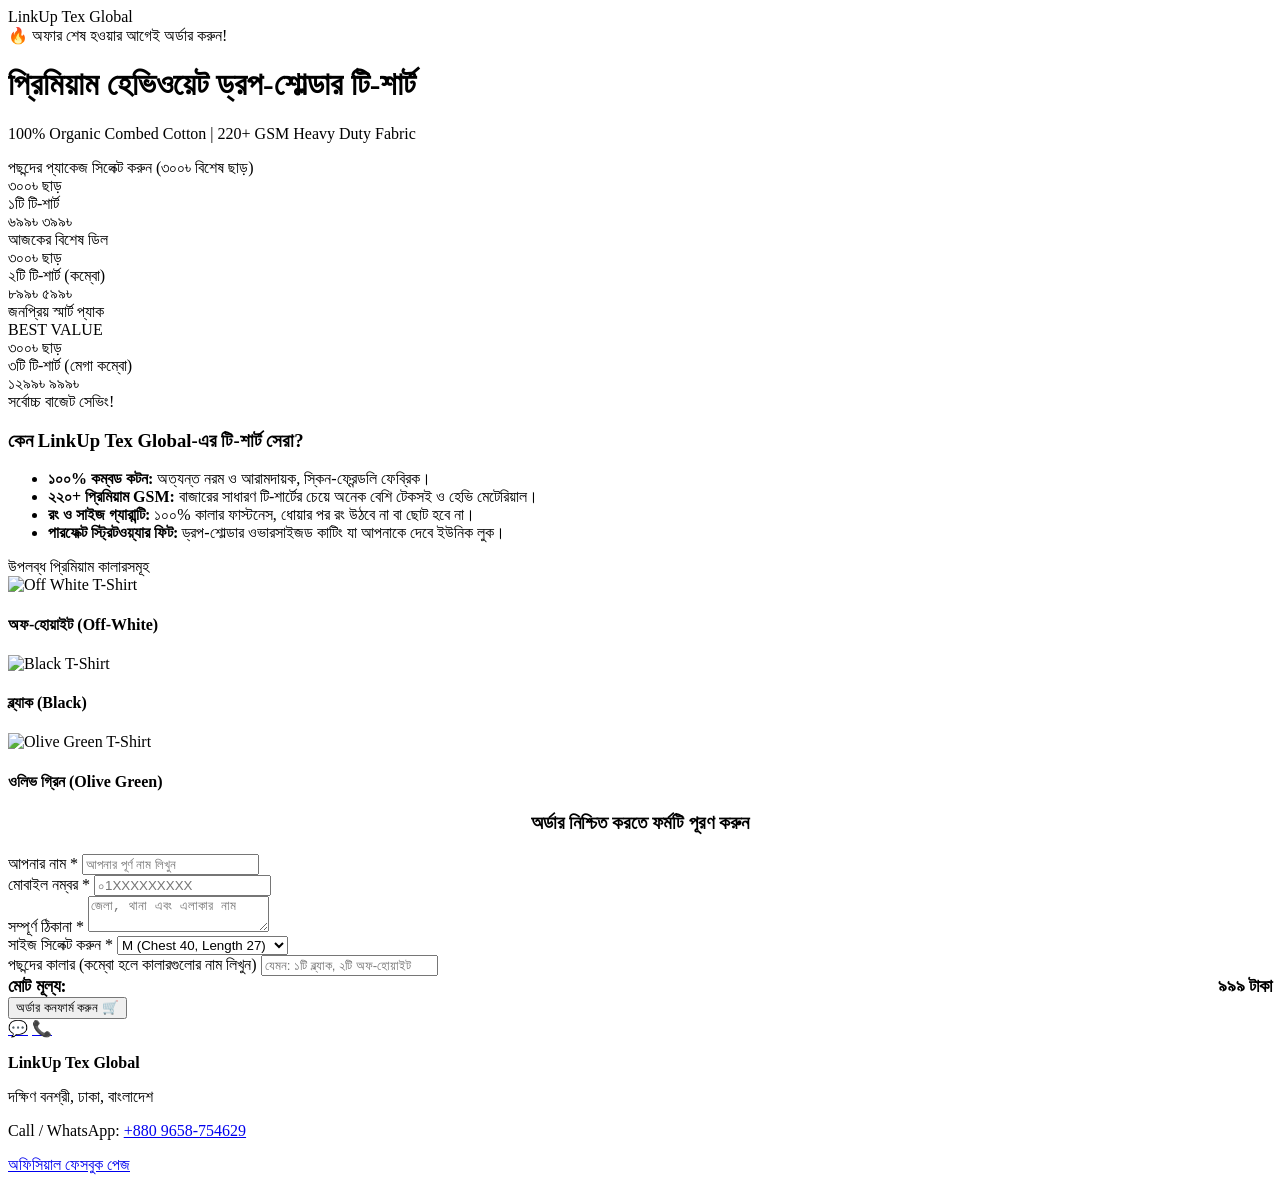
==== gemini-code-1787135248030.html @ 1c0fd113 "Add files via upload" ====
<!DOCTYPE html>
<html lang="bn">
<head>
    <meta charset="UTF-8">
    <meta name="viewport" content="width=device-width, initial-scale=1.0">
    <title>LinkUp Tex Global | Premium Drop Shoulder T-Shirt</title>
    <link href="https://fonts.googleapis.com/css2?family=Hind+Siliguri:wght@400;600;700&display=swap" rel="stylesheet">
    <link rel="stylesheet" href="styles.css">
</head>
<body>

    <div class="header">
        <div class="logo">LinkUp Tex <span>Global</span></div>
    </div>

    <div class="hero">
        <span class="badge">🔥 অফার শেষ হওয়ার আগেই অর্ডার করুন!</span>
        <h1>প্রিমিয়াম হেভিওয়েট ড্রপ-শোল্ডার টি-শার্ট</h1>
        <p>100% Organic Combed Cotton | 220+ GSM Heavy Duty Fabric</p>
    </div>

    <div class="container">
        
        <!-- Offers Grid with Regular Price & Discount -->
        <div class="section-title">পছন্দের প্যাকেজ সিলেক্ট করুন (৩০০৳ বিশেষ ছাড়)</div>
        <div class="offers-grid">
            <div class="offer-card" onclick="selectOffer(1, 399, this)">
                <div class="discount-badge">৩০০৳ ছাড়</div>
                <div class="offer-title">১টি টি-শার্ট</div>
                <div class="price-box">
                    <span class="regular-price">৬৯৯৳</span>
                    <span class="offer-price">৩৯৯৳</span>
                </div>
                <div class="offer-save">আজকের বিশেষ ডিল</div>
            </div>

            <div class="offer-card" onclick="selectOffer(2, 599, this)">
                <div class="discount-badge">৩০০৳ ছাড়</div>
                <div class="offer-title">২টি টি-শার্ট (কম্বো)</div>
                <div class="price-box">
                    <span class="regular-price">৮৯৯৳</span>
                    <span class="offer-price">৫৯৯৳</span>
                </div>
                <div class="offer-save">জনপ্রিয় স্মার্ট প্যাক</div>
            </div>

            <div class="offer-card active" onclick="selectOffer(3, 999, this)">
                <div class="popular-tag">BEST VALUE</div>
                <div class="discount-badge">৩০০৳ ছাড়</div>
                <div class="offer-title">৩টি টি-শার্ট (মেগা কম্বো)</div>
                <div class="price-box">
                    <span class="regular-price">১২৯৯৳</span>
                    <span class="offer-price">৯৯৯৳</span>
                </div>
                <div class="offer-save">সর্বোচ্চ বাজেট সেভিং!</div>
            </div>
        </div>

        <!-- Product Features/Description -->
        <div class="features-box">
            <h3>কেন LinkUp Tex Global-এর টি-শার্ট সেরা?</h3>
            <ul class="feature-list">
                <li><b>১০০% কম্বড কটন:</b> অত্যন্ত নরম ও আরামদায়ক, স্কিন-ফ্রেন্ডলি ফেব্রিক।</li>
                <li><b>২২০+ প্রিমিয়াম GSM:</b> বাজারের সাধারণ টি-শার্টের চেয়ে অনেক বেশি টেকসই ও হেভি মেটেরিয়াল।</li>
                <li><b>রং ও সাইজ গ্যারান্টি:</b> ১০০% কালার ফাস্টনেস, ধোয়ার পর রং উঠবে না বা ছোট হবে না।</li>
                <li><b>পারফেক্ট স্ট্রিটওয়্যার ফিট:</b> ড্রপ-শোল্ডার ওভারসাইজড কাটিং যা আপনাকে দেবে ইউনিক লুক।</li>
            </ul>
        </div>

        <!-- Gallery -->
        <div class="section-title">উপলব্ধ প্রিমিয়াম কালারসমূহ</div>
        <div class="product-gallery">
            <div class="product-card">
                <img src="dropsholder.base.jpg" alt="Off White T-Shirt">
                <h4>অফ-হোয়াইট (Off-White)</h4>
            </div>
            <div class="product-card">
                <img src="dropsholder.black.jpg" alt="Black T-Shirt">
                <h4>ব্ল্যাক (Black)</h4>
            </div>
            <div class="product-card">
                <img src="dropsholder.olive.jpg" alt="Olive Green T-Shirt">
                <h4>ওলিভ গ্রিন (Olive Green)</h4>
            </div>
        </div>

        <!-- Order Form -->
        <div class="form-container" id="orderForm">
            <h3 style="text-align: center; color: var(--primary); margin-bottom: 20px;">অর্ডার নিশ্চিত করতে ফর্মটি পূরণ করুন</h3>
            <form onsubmit="sendToWhatsApp(event)">
                <div class="form-group">
                    <label>আপনার নাম *</label>
                    <input type="text" id="name" placeholder="আপনার পূর্ণ নাম লিখুন" required>
                </div>
                <div class="form-group">
                    <label>মোবাইল নম্বর *</label>
                    <input type="tel" id="phone" placeholder="০1XXXXXXXXX" required>
                </div>
                <div class="form-group">
                    <label>সম্পূর্ণ ঠিকানা *</label>
                    <textarea id="address" rows="2" placeholder="জেলা, থানা এবং এলাকার নাম" required></textarea>
                </div>
                <div class="form-group">
                    <label>সাইজ সিলেক্ট করুন *</label>
                    <select id="size" required>
                        <option value="M (Chest 40, Length 27)">M (Chest 40, Length 27)</option>
                        <option value="L (Chest 42, Length 28)">L (Chest 42, Length 28)</option>
                        <option value="XL (Chest 44, Length 29)">XL (Chest 44, Length 29)</option>
                    </select>
                </div>
                <div class="form-group">
                    <label>পছন্দের কালার (কম্বো হলে কালারগুলোর নাম লিখুন)</label>
                    <input type="text" id="colors" placeholder="যেমন: ১টি ব্ল্যাক, ২টি অফ-হোয়াইট" required>
                </div>

                <div class="summary-box">
                    <div style="display: flex; justify-content: space-between; font-weight: bold; font-size: 18px;">
                        <span>মোট মূল্য:</span>
                        <span id="totalPrice">৯৯৯ টাকা</span>
                    </div>
                </div>

                <button type="submit" class="btn-order">অর্ডার কনফার্ম করুন 🛒</button>
            </form>
        </div>
    </div>

    <!-- Floating Quick Buttons -->
    <div class="floating-buttons">
        <a href="https://wa.me/8809658754629" class="btn-float btn-whatsapp" target="_blank" title="WhatsApp Chat">💬</a>
        <a href="tel:+8809658754629" class="btn-float btn-call" title="Direct Call">📞</a>
    </div>

    <footer>
        <p><strong>LinkUp Tex Global</strong></p>
        <p>দক্ষিণ বনশ্রী, ঢাকা, বাংলাদেশ</p>
        <p>Call / WhatsApp: <a href="tel:+8809658754629">+880 9658-754629</a></p>
        <p style="margin-top: 10px;"><a href="https://www.facebook.com/rayhansikdarr" target="_blank">অফিসিয়াল ফেসবুক পেজ</a></p>
    </footer>

    <script src="script.js"></script>
</body>
</html>
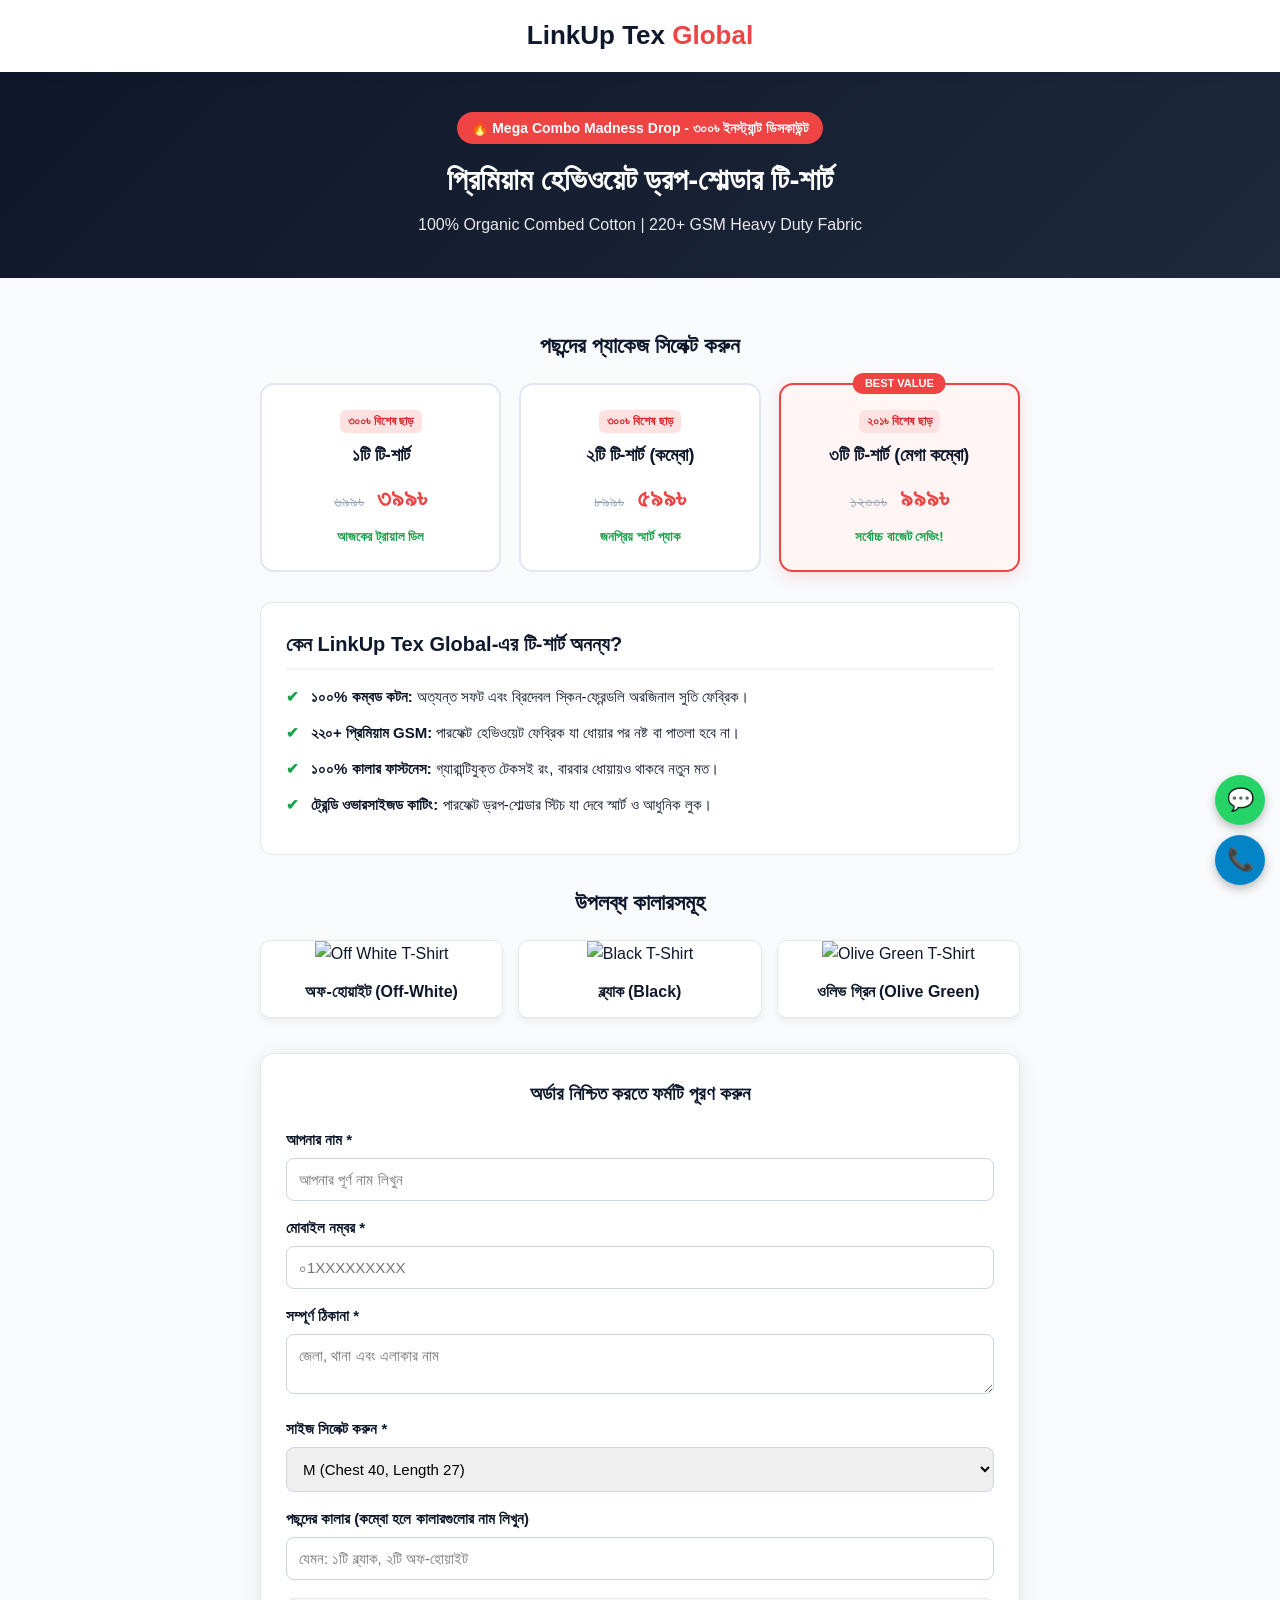
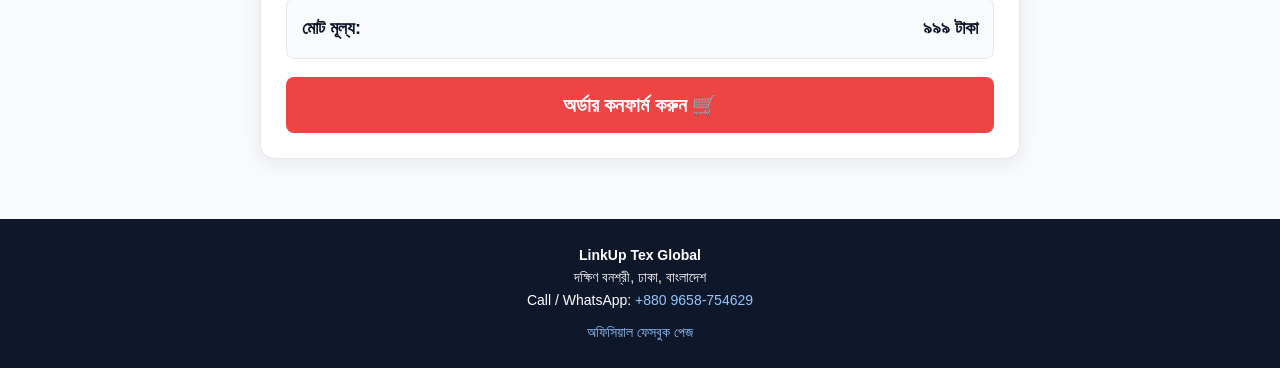
==== commit f477268e: "Update gemini-code-1787135248030.html" ====
--- a/gemini-code-1787135248030.html
+++ b/gemini-code-1787135248030.html
@@ -3,9 +3,80 @@
 <head>
     <meta charset="UTF-8">
     <meta name="viewport" content="width=device-width, initial-scale=1.0">
-    <title>LinkUp Tex Global | Premium Drop Shoulder T-Shirt</title>
+    <title>LinkUp Tex Global - Streetstyle Drop Shoulder T-Shirt</title>
     <link href="https://fonts.googleapis.com/css2?family=Hind+Siliguri:wght@400;600;700&display=swap" rel="stylesheet">
-    <link rel="stylesheet" href="styles.css">
+    <style>
+        :root {
+            --primary: #0f172a;
+            --accent: #ef4444;
+            --secondary: #2563eb;
+            --light: #f8fafc;
+            --dark: #0f172a;
+        }
+
+        * { margin: 0; padding: 0; box-sizing: border-box; font-family: 'Hind Siliguri', sans-serif; }
+        body { background: var(--light); color: var(--dark); line-height: 1.6; }
+
+        .header { background: #fff; padding: 15px 20px; text-align: center; box-shadow: 0 2px 10px rgba(0,0,0,0.06); position: sticky; top: 0; z-index: 100; }
+        .logo { font-size: 26px; font-weight: 700; color: var(--primary); }
+        .logo span { color: var(--accent); }
+
+        .hero { background: linear-gradient(135deg, #0f172a, #1e293b); color: white; text-align: center; padding: 40px 20px; }
+        .hero h1 { font-size: 30px; margin-bottom: 8px; color: #fff; }
+        .hero p { font-size: 16px; opacity: 0.9; }
+        .badge { background: var(--accent); color: white; padding: 5px 14px; border-radius: 20px; font-size: 14px; font-weight: 600; display: inline-block; margin-bottom: 12px; }
+
+        .container { max-width: 800px; margin: 0 auto; padding: 20px; }
+        .section-title { text-align: center; font-size: 22px; font-weight: 700; margin: 30px 0 20px; color: var(--primary); }
+
+        /* Offers Grid */
+        .offers-grid { display: grid; grid-template-columns: repeat(auto-fit, minmax(220px, 1fr)); gap: 18px; margin-bottom: 30px; }
+        .offer-card { background: white; border: 2px solid #e2e8f0; border-radius: 14px; padding: 22px 15px; text-align: center; cursor: pointer; transition: 0.3s; position: relative; }
+        .offer-card.active { border-color: var(--accent); background: #fff5f5; box-shadow: 0 5px 15px rgba(239, 68, 68, 0.15); }
+
+        .popular-tag { position: absolute; top: -12px; left: 50%; transform: translateX(-50%); background: var(--accent); color: white; font-size: 11px; padding: 2px 12px; border-radius: 12px; font-weight: bold; }
+        .discount-badge { display: inline-block; background: #fee2e2; color: #dc2626; font-size: 12px; font-weight: 700; padding: 2px 8px; border-radius: 6px; margin-bottom: 8px; }
+
+        .offer-title { font-size: 18px; font-weight: 700; color: var(--primary); }
+        .price-box { margin: 8px 0; }
+        .regular-price { text-decoration: line-through; color: #94a3b8; font-size: 16px; margin-right: 8px; }
+        .offer-price { font-size: 26px; font-weight: 800; color: var(--accent); }
+        .offer-save { font-size: 13px; color: #16a34a; font-weight: 700; }
+
+        /* Features Section */
+        .features-box { background: white; border-radius: 12px; padding: 25px; border: 1px solid #e2e8f0; margin-bottom: 30px; }
+        .features-box h3 { font-size: 20px; color: var(--primary); margin-bottom: 15px; border-bottom: 2px solid #f1f5f9; padding-bottom: 8px; }
+        .feature-list { list-style: none; }
+        .feature-list li { margin-bottom: 12px; font-size: 15px; position: relative; padding-left: 25px; }
+        .feature-list li::before { content: "✔"; position: absolute; left: 0; color: #16a34a; font-weight: bold; }
+
+        /* Gallery */
+        .product-gallery { display: grid; grid-template-columns: repeat(auto-fit, minmax(220px, 1fr)); gap: 15px; }
+        .product-card { background: white; border-radius: 10px; overflow: hidden; box-shadow: 0 4px 6px rgba(0,0,0,0.05); text-align: center; border: 1px solid #e2e8f0; }
+        .product-card img { width: 100%; height: 280px; object-fit: cover; }
+        .product-card h4 { padding: 12px; font-size: 16px; background: #fff; }
+
+        /* Order Form */
+        .form-container { background: white; border-radius: 14px; padding: 25px; box-shadow: 0 4px 20px rgba(0,0,0,0.08); margin-top: 35px; border: 1px solid #e2e8f0; }
+        .form-group { margin-bottom: 15px; }
+        .form-group label { display: block; font-weight: 600; margin-bottom: 6px; font-size: 15px; }
+        .form-group input, .form-group select, .form-group textarea { width: 100%; padding: 12px; border: 1px solid #cbd5e1; border-radius: 8px; font-size: 15px; outline: none; }
+        .form-group input:focus { border-color: var(--secondary); }
+
+        .summary-box { background: #f8fafc; padding: 15px; border-radius: 8px; margin: 18px 0; border: 1px solid #e2e8f0; }
+
+        .btn-order { width: 100%; background: var(--accent); color: white; border: none; padding: 16px; font-size: 20px; font-weight: 700; border-radius: 8px; cursor: pointer; transition: 0.3s; }
+        .btn-order:hover { background: #dc2626; }
+
+        /* Floating Buttons */
+        .floating-buttons { position: fixed; bottom: 15px; right: 15px; display: flex; flex-direction: column; gap: 10px; z-index: 999; }
+        .btn-float { width: 50px; height: 50px; border-radius: 50%; display: flex; align-items: center; justify-content: center; color: white; text-decoration: none; font-size: 22px; box-shadow: 0 4px 10px rgba(0,0,0,0.25); }
+        .btn-whatsapp { background: #25D366; }
+        .btn-call { background: #0284c7; }
+
+        footer { text-align: center; padding: 25px; background: var(--primary); color: white; font-size: 14px; margin-top: 40px; }
+        footer a { color: #93c5fd; text-decoration: none; }
+    </style>
 </head>
 <body>
 
@@ -14,28 +85,28 @@
     </div>
 
     <div class="hero">
-        <span class="badge">🔥 অফার শেষ হওয়ার আগেই অর্ডার করুন!</span>
+        <span class="badge">🔥 Mega Combo Madness Drop - ৩০০৳ ইনস্ট্যান্ট ডিসকাউন্ট</span>
         <h1>প্রিমিয়াম হেভিওয়েট ড্রপ-শোল্ডার টি-শার্ট</h1>
         <p>100% Organic Combed Cotton | 220+ GSM Heavy Duty Fabric</p>
     </div>
 
     <div class="container">
         
-        <!-- Offers Grid with Regular Price & Discount -->
-        <div class="section-title">পছন্দের প্যাকেজ সিলেক্ট করুন (৩০০৳ বিশেষ ছাড়)</div>
+        <!-- Offers Grid -->
+        <div class="section-title">পছন্দের প্যাকেজ সিলেক্ট করুন</div>
         <div class="offers-grid">
             <div class="offer-card" onclick="selectOffer(1, 399, this)">
-                <div class="discount-badge">৩০০৳ ছাড়</div>
+                <div class="discount-badge">৩০০৳ বিশেষ ছাড়</div>
                 <div class="offer-title">১টি টি-শার্ট</div>
                 <div class="price-box">
                     <span class="regular-price">৬৯৯৳</span>
                     <span class="offer-price">৩৯৯৳</span>
                 </div>
-                <div class="offer-save">আজকের বিশেষ ডিল</div>
+                <div class="offer-save">আজকের ট্রায়াল ডিল</div>
             </div>
 
             <div class="offer-card" onclick="selectOffer(2, 599, this)">
-                <div class="discount-badge">৩০০৳ ছাড়</div>
+                <div class="discount-badge">৩০০৳ বিশেষ ছাড়</div>
                 <div class="offer-title">২টি টি-শার্ট (কম্বো)</div>
                 <div class="price-box">
                     <span class="regular-price">৮৯৯৳</span>
@@ -46,29 +117,29 @@
 
             <div class="offer-card active" onclick="selectOffer(3, 999, this)">
                 <div class="popular-tag">BEST VALUE</div>
-                <div class="discount-badge">৩০০৳ ছাড়</div>
+                <div class="discount-badge">২০১৳ বিশেষ ছাড়</div>
                 <div class="offer-title">৩টি টি-শার্ট (মেগা কম্বো)</div>
                 <div class="price-box">
-                    <span class="regular-price">১২৯৯৳</span>
+                    <span class="regular-price">১২০০৳</span>
                     <span class="offer-price">৯৯৯৳</span>
                 </div>
                 <div class="offer-save">সর্বোচ্চ বাজেট সেভিং!</div>
             </div>
         </div>
 
-        <!-- Product Features/Description -->
+        <!-- Product Features -->
         <div class="features-box">
-            <h3>কেন LinkUp Tex Global-এর টি-শার্ট সেরা?</h3>
+            <h3>কেন LinkUp Tex Global-এর টি-শার্ট অনন্য?</h3>
             <ul class="feature-list">
-                <li><b>১০০% কম্বড কটন:</b> অত্যন্ত নরম ও আরামদায়ক, স্কিন-ফ্রেন্ডলি ফেব্রিক।</li>
-                <li><b>২২০+ প্রিমিয়াম GSM:</b> বাজারের সাধারণ টি-শার্টের চেয়ে অনেক বেশি টেকসই ও হেভি মেটেরিয়াল।</li>
-                <li><b>রং ও সাইজ গ্যারান্টি:</b> ১০০% কালার ফাস্টনেস, ধোয়ার পর রং উঠবে না বা ছোট হবে না।</li>
-                <li><b>পারফেক্ট স্ট্রিটওয়্যার ফিট:</b> ড্রপ-শোল্ডার ওভারসাইজড কাটিং যা আপনাকে দেবে ইউনিক লুক।</li>
+                <li><b>১০০% কম্বড কটন:</b> অত্যন্ত সফট এবং ব্রিদেবল স্কিন-ফ্রেন্ডলি অরজিনাল সুতি ফেব্রিক।</li>
+                <li><b>২২০+ প্রিমিয়াম GSM:</b> পারফেক্ট হেভিওয়েট ফেব্রিক যা ধোয়ার পর নষ্ট বা পাতলা হবে না।</li>
+                <li><b>১০০% কালার ফাস্টনেস:</b> গ্যারান্টিযুক্ত টেকসই রং, বারবার ধোয়ায়ও থাকবে নতুন মত।</li>
+                <li><b>ট্রেন্ডি ওভারসাইজড কাটিং:</b> পারফেক্ট ড্রপ-শোল্ডার স্টিচ যা দেবে স্মার্ট ও আধুনিক লুক।</li>
             </ul>
         </div>
 
         <!-- Gallery -->
-        <div class="section-title">উপলব্ধ প্রিমিয়াম কালারসমূহ</div>
+        <div class="section-title">উপলব্ধ কালারসমূহ</div>
         <div class="product-gallery">
             <div class="product-card">
                 <img src="dropsholder.base.jpg" alt="Off White T-Shirt">
@@ -78,7 +149,7 @@
                 <img src="dropsholder.black.jpg" alt="Black T-Shirt">
                 <h4>ব্ল্যাক (Black)</h4>
             </div>
-            <div class="product-card">
+                <div class="product-card">
                 <img src="dropsholder.olive.jpg" alt="Olive Green T-Shirt">
                 <h4>ওলিভ গ্রিন (Olive Green)</h4>
             </div>
@@ -138,6 +209,41 @@
         <p style="margin-top: 10px;"><a href="https://www.facebook.com/rayhansikdarr" target="_blank">অফিসিয়াল ফেসবুক পেজ</a></p>
     </footer>
 
-    <script src="script.js"></script>
+    <script>
+        let selectedQty = 3;
+        let selectedPrice = 999;
+
+        function selectOffer(qty, price, element) {
+            selectedQty = qty;
+            selectedPrice = price;
+            
+            document.querySelectorAll('.offer-card').forEach(card => card.classList.remove('active'));
+            element.classList.add('active');
+            
+            document.getElementById('totalPrice').innerText = price + ' টাকা';
+        }
+
+        function sendToWhatsApp(e) {
+            e.preventDefault();
+            
+            const name = document.getElementById('name').value;
+            const phone = document.getElementById('phone').value;
+            const address = document.getElementById('address').value;
+            const size = document.getElementById('size').value;
+            const colors = document.getElementById('colors').value;
+
+            const whatsappNumber = "8809658754629";
+            
+            const message = `*নতুন অর্ডার (LinkUp Tex Global)*%0A%0A` +
+                `*নাম:* ${encodeURIComponent(name)}%0A` +
+                `*ফোন নম্বর:* ${encodeURIComponent(phone)}%0A` +
+                `*ঠিকানা:* ${encodeURIComponent(address)}%0A` +
+                `*প্যাকেজ:* ${selectedQty} টি টি-শার্ট (মূল্য: ${selectedPrice} টাকা)%0A` +
+                `*সাইজ:* ${encodeURIComponent(size)}%0A` +
+                `*কালার পছন্দ:* ${encodeURIComponent(colors)}`;
+
+            window.open(`https://wa.me/${whatsappNumber}?text=${message}`, '_blank');
+        }
+    </script>
 </body>
-</html>+</html>
